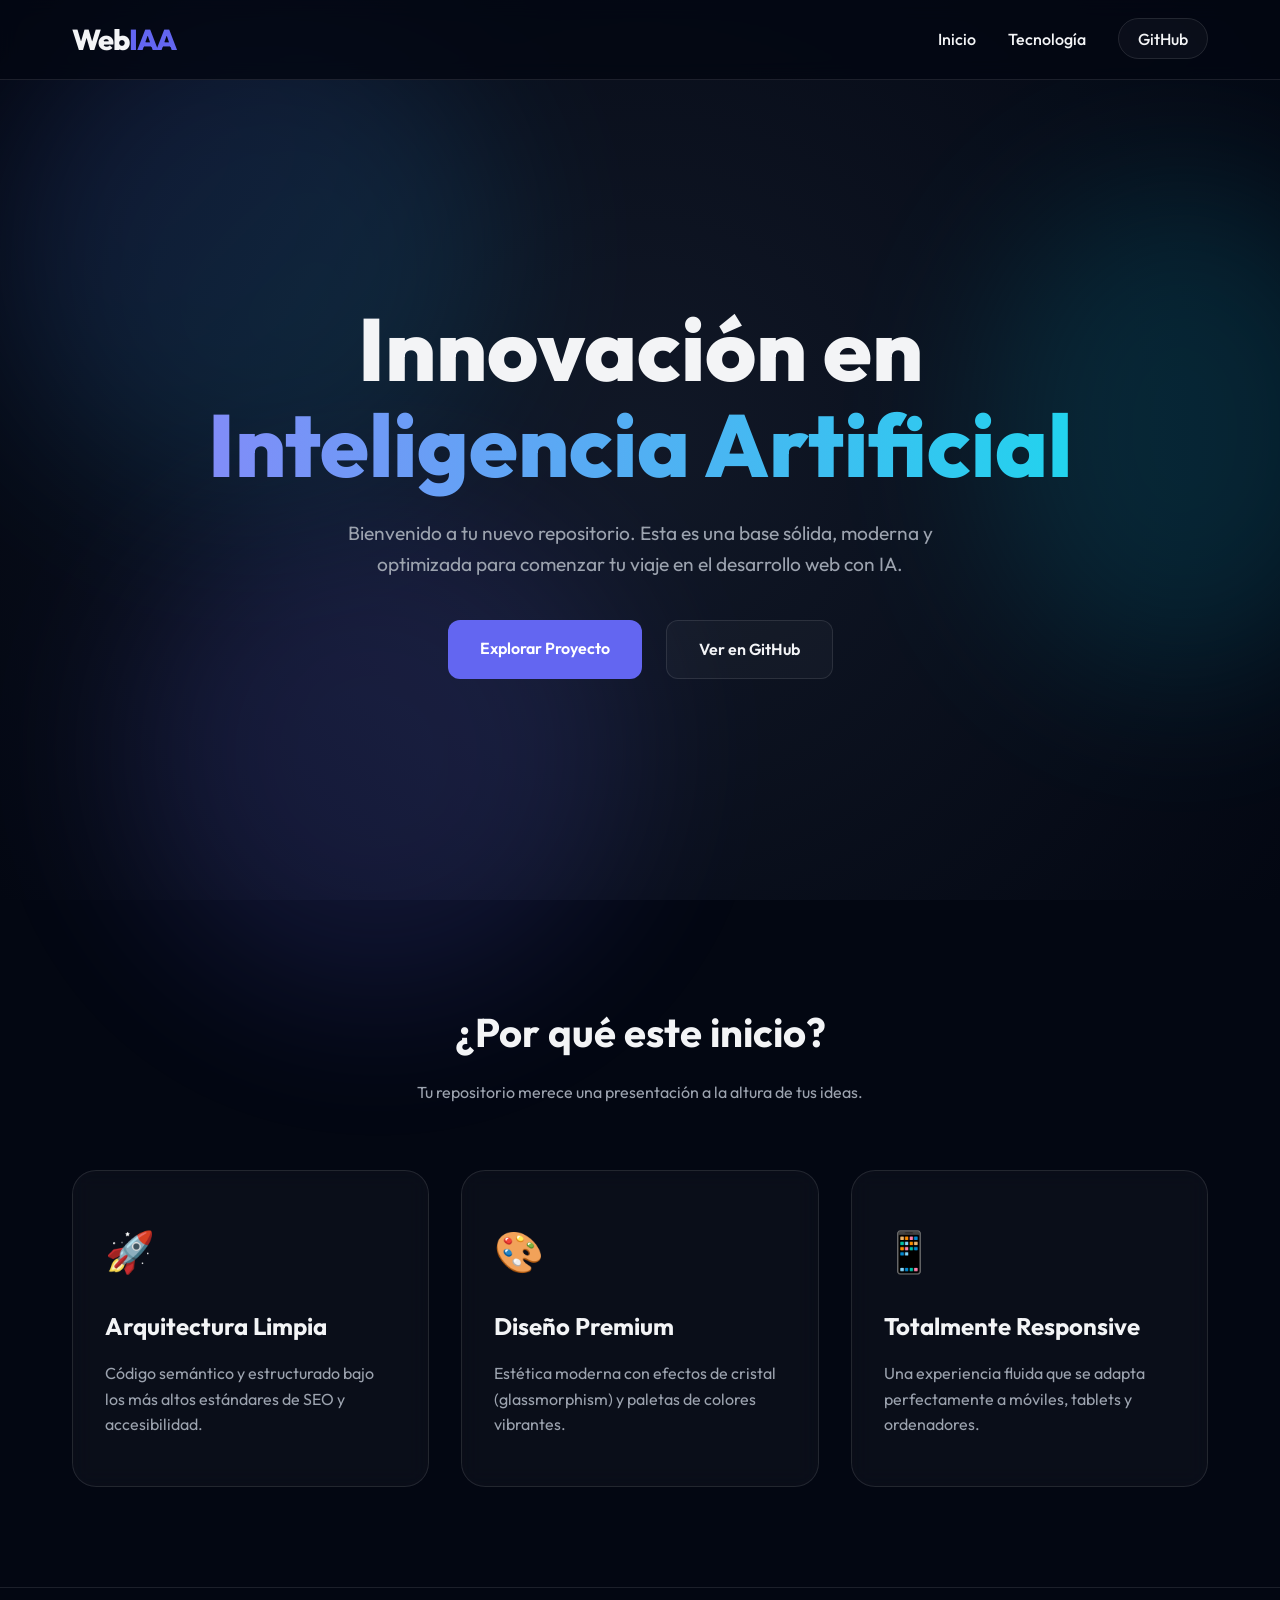
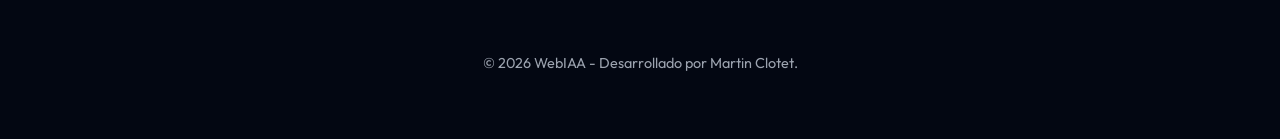
==== index.html @ f2dd3d27 "Add files via upload" ====
<!DOCTYPE html>
<html lang="es">
<head>
    <meta charset="UTF-8">
    <meta name="viewport" content="width=device-width, initial-scale=1.0">
    <title>WebIAA | Inteligencia Artificial Aplicada</title>
    <meta name="description" content="Explorando el futuro de la IA con WebIAA. Innovación y desarrollo web de próxima generación.">
    <link rel="preconnect" href="https://fonts.googleapis.com">
    <link rel="preconnect" href="https://fonts.gstatic.com" crossorigin>
    <link href="https://fonts.googleapis.com/css2?family=Outfit:wght@300;400;600;800&display=swap" rel="stylesheet">
    <link rel="stylesheet" href="style.css">
</head>
<body>
    <div class="blob-container">
        <div class="blob"></div>
        <div class="blob"></div>
        <div class="blob"></div>
    </div>

    <nav id="navbar">
        <div class="container">
            <div class="logo">Web<span>IAA</span></div>
            <ul class="nav-links">
                <li><a href="#home">Inicio</a></li>
                <li><a href="#features">Tecnología</a></li>
                <li><a href="https://github.com/martinclotet-iaa/webiaa" target="_blank" class="btn-github">GitHub</a></li>
            </ul>
        </div>
    </nav>

    <header id="home">
        <div class="container hero">
            <h1 class="fade-in">Innovación en <br><span class="gradient-text">Inteligencia Artificial</span></h1>
            <p class="fade-in-delayed">Bienvenido a tu nuevo repositorio. Esta es una base sólida, moderna y optimizada para comenzar tu viaje en el desarrollo web con IA.</p>
            <div class="hero-btns fade-in-delayed">
                <a href="#features" class="btn-primary">Explorar Proyecto</a>
                <a href="https://github.com/martinclotet-iaa/webiaa" class="btn-secondary">Ver en GitHub</a>
            </div>
        </div>
    </header>

    <section id="features">
        <div class="container">
            <div class="section-title">
                <h2>¿Por qué este inicio?</h2>
                <p>Tu repositorio merece una presentación a la altura de tus ideas.</p>
            </div>
            <div class="grid">
                <div class="card">
                    <div class="icon">🚀</div>
                    <h3>Arquitectura Limpia</h3>
                    <p>Código semántico y estructurado bajo los más altos estándares de SEO y accesibilidad.</p>
                </div>
                <div class="card">
                    <div class="icon">🎨</div>
                    <h3>Diseño Premium</h3>
                    <p>Estética moderna con efectos de cristal (glassmorphism) y paletas de colores vibrantes.</p>
                </div>
                <div class="card">
                    <div class="icon">📱</div>
                    <h3>Totalmente Responsive</h3>
                    <p>Una experiencia fluida que se adapta perfectamente a móviles, tablets y ordenadores.</p>
                </div>
            </div>
        </div>
    </section>

    <footer>
        <div class="container">
            <p>&copy; 2026 WebIAA - Desarrollado por Martin Clotet.</p>
        </div>
    </footer>

    <script>
        // Animación suave de entrada para los elementos
        document.addEventListener('DOMContentLoaded', () => {
            const cards = document.querySelectorAll('.card');
            cards.forEach((card, index) => {
                card.style.opacity = '0';
                card.style.transform = 'translateY(20px)';
                setTimeout(() => {
                    card.style.transition = 'all 0.6s cubic-bezier(0.23, 1, 0.32, 1)';
                    card.style.opacity = '1';
                    card.style.transform = 'translateY(0)';
                }, 100 * index);
            });
        });
    </script>
</body>
</html>
---- style.css ----
:root {
    --primary: #6366f1;
    --primary-dark: #4f46e5;
    --accent: #06b6d4;
    --bg: #030712;
    --text: #f3f4f6;
    --text-muted: #9ca3af;
    --glass: rgba(255, 255, 255, 0.03);
    --glass-border: rgba(255, 255, 255, 0.1);
    --font: 'Outfit', sans-serif;
}

* {
    margin: 0;
    padding: 0;
    box-sizing: border-box;
}

html {
    scroll-behavior: smooth;
}

body {
    font-family: var(--font);
    background-color: var(--bg);
    color: var(--text);
    line-height: 1.6;
    overflow-x: hidden;
}

.container {
    max-width: 1200px;
    margin: 0 auto;
    padding: 0 2rem;
}

/* Background Blobs */
.blob-container {
    position: fixed;
    top: 0;
    left: 0;
    width: 100%;
    height: 100%;
    z-index: -1;
    background: radial-gradient(circle at 50% 50%, #111827, #030712);
}

.blob {
    position: absolute;
    width: 500px;
    height: 500px;
    background: linear-gradient(135deg, var(--primary), var(--accent));
    filter: blur(80px);
    border-radius: 50%;
    opacity: 0.15;
    animation: move 20s infinite alternate;
}

.blob:nth-child(2) {
    top: 20%;
    right: -100px;
    background: var(--accent);
    animation-delay: -5s;
    width: 400px;
}

.blob:nth-child(3) {
    bottom: -100px;
    left: 10%;
    background: var(--primary);
    animation-delay: -10s;
}

@keyframes move {
    from { transform: translate(0, 0) scale(1); }
    to { transform: translate(100px, 50px) scale(1.1); }
}

/* Navbar */
nav {
    position: fixed;
    top: 0;
    width: 100%;
    height: 80px;
    display: flex;
    align-items: center;
    background: rgba(3, 7, 18, 0.8);
    backdrop-filter: blur(10px);
    border-bottom: 1px solid var(--glass-border);
    z-index: 1000;
}

nav .container {
    display: flex;
    justify-content: space-between;
    align-items: center;
    width: 100%;
}

.logo {
    font-size: 1.8rem;
    font-weight: 800;
    letter-spacing: -1px;
}

.logo span {
    color: var(--primary);
}

.nav-links {
    list-style: none;
    display: flex;
    gap: 2rem;
    align-items: center;
}

.nav-links a {
    text-decoration: none;
    color: var(--text);
    font-weight: 500;
    transition: color 0.3s;
}

.nav-links a:hover {
    color: var(--primary);
}

.btn-github {
    background: var(--glass);
    border: 1px solid var(--glass-border);
    padding: 0.6rem 1.2rem;
    border-radius: 50px;
    transition: all 0.3s !important;
}

.btn-github:hover {
    background: var(--primary) !important;
    border-color: var(--primary);
    color: white !important;
}

/* Hero Section */
header {
    height: 100vh;
    display: flex;
    align-items: center;
    padding-top: 80px;
}

.hero {
    text-align: center;
}

h1 {
    font-size: clamp(3rem, 8vw, 5.5rem);
    font-weight: 800;
    line-height: 1.1;
    margin-bottom: 1.5rem;
}

.gradient-text {
    background: linear-gradient(to right, #818cf8, #22d3ee);
    -webkit-background-clip: text;
    -webkit-text-fill-color: transparent;
}

header p {
    font-size: 1.2rem;
    color: var(--text-muted);
    max-width: 600px;
    margin: 0 auto 2.5rem;
}

.hero-btns {
    display: flex;
    gap: 1.5rem;
    justify-content: center;
}

.btn-primary, .btn-secondary {
    padding: 1rem 2rem;
    border-radius: 12px;
    font-weight: 600;
    text-decoration: none;
    transition: all 0.3s;
}

.btn-primary {
    background: var(--primary);
    color: white;
}

.btn-primary:hover {
    background: var(--primary-dark);
    transform: translateY(-2px);
    box-shadow: 0 10px 20px rgba(99, 102, 241, 0.3);
}

.btn-secondary {
    background: var(--glass);
    color: var(--text);
    border: 1px solid var(--glass-border);
    backdrop-filter: blur(5px);
}

.btn-secondary:hover {
    background: rgba(255,255,255,0.1);
    transform: translateY(-2px);
}

/* Features */
#features {
    padding: 100px 0;
}

.section-title {
    text-align: center;
    margin-bottom: 4rem;
}

.section-title h2 {
    font-size: 2.5rem;
    margin-bottom: 1rem;
}

.section-title p {
    color: var(--text-muted);
}

.grid {
    display: grid;
    grid-template-columns: repeat(auto-fit, minmax(300px, 1fr));
    gap: 2rem;
}

.card {
    background: var(--glass);
    border: 1px solid var(--glass-border);
    padding: 3rem 2rem;
    border-radius: 24px;
    backdrop-filter: blur(10px);
    transition: all 0.4s;
}

.card:hover {
    border-color: var(--primary);
    transform: translateY(-10px);
    background: rgba(255, 255, 255, 0.05);
}

.card .icon {
    font-size: 2.5rem;
    margin-bottom: 1.5rem;
}

.card h3 {
    font-size: 1.5rem;
    margin-bottom: 1rem;
}

.card p {
    color: var(--text-muted);
}

/* Footer */
footer {
    padding: 4rem 0;
    text-align: center;
    border-top: 1px solid var(--glass-border);
    color: var(--text-muted);
    font-size: 0.9rem;
}

/* Animations */
.fade-in {
    animation: fadeIn 1s ease-out forwards;
}

.fade-in-delayed {
    opacity: 0;
    animation: fadeIn 1s ease-out 0.4s forwards;
}

@keyframes fadeIn {
    from { opacity: 0; transform: translateY(20px); }
    to { opacity: 1; transform: translateY(0); }
}

@media (max-width: 768px) {
    .nav-links { display: none; }
    .hero-btns { flex-direction: column; }
}
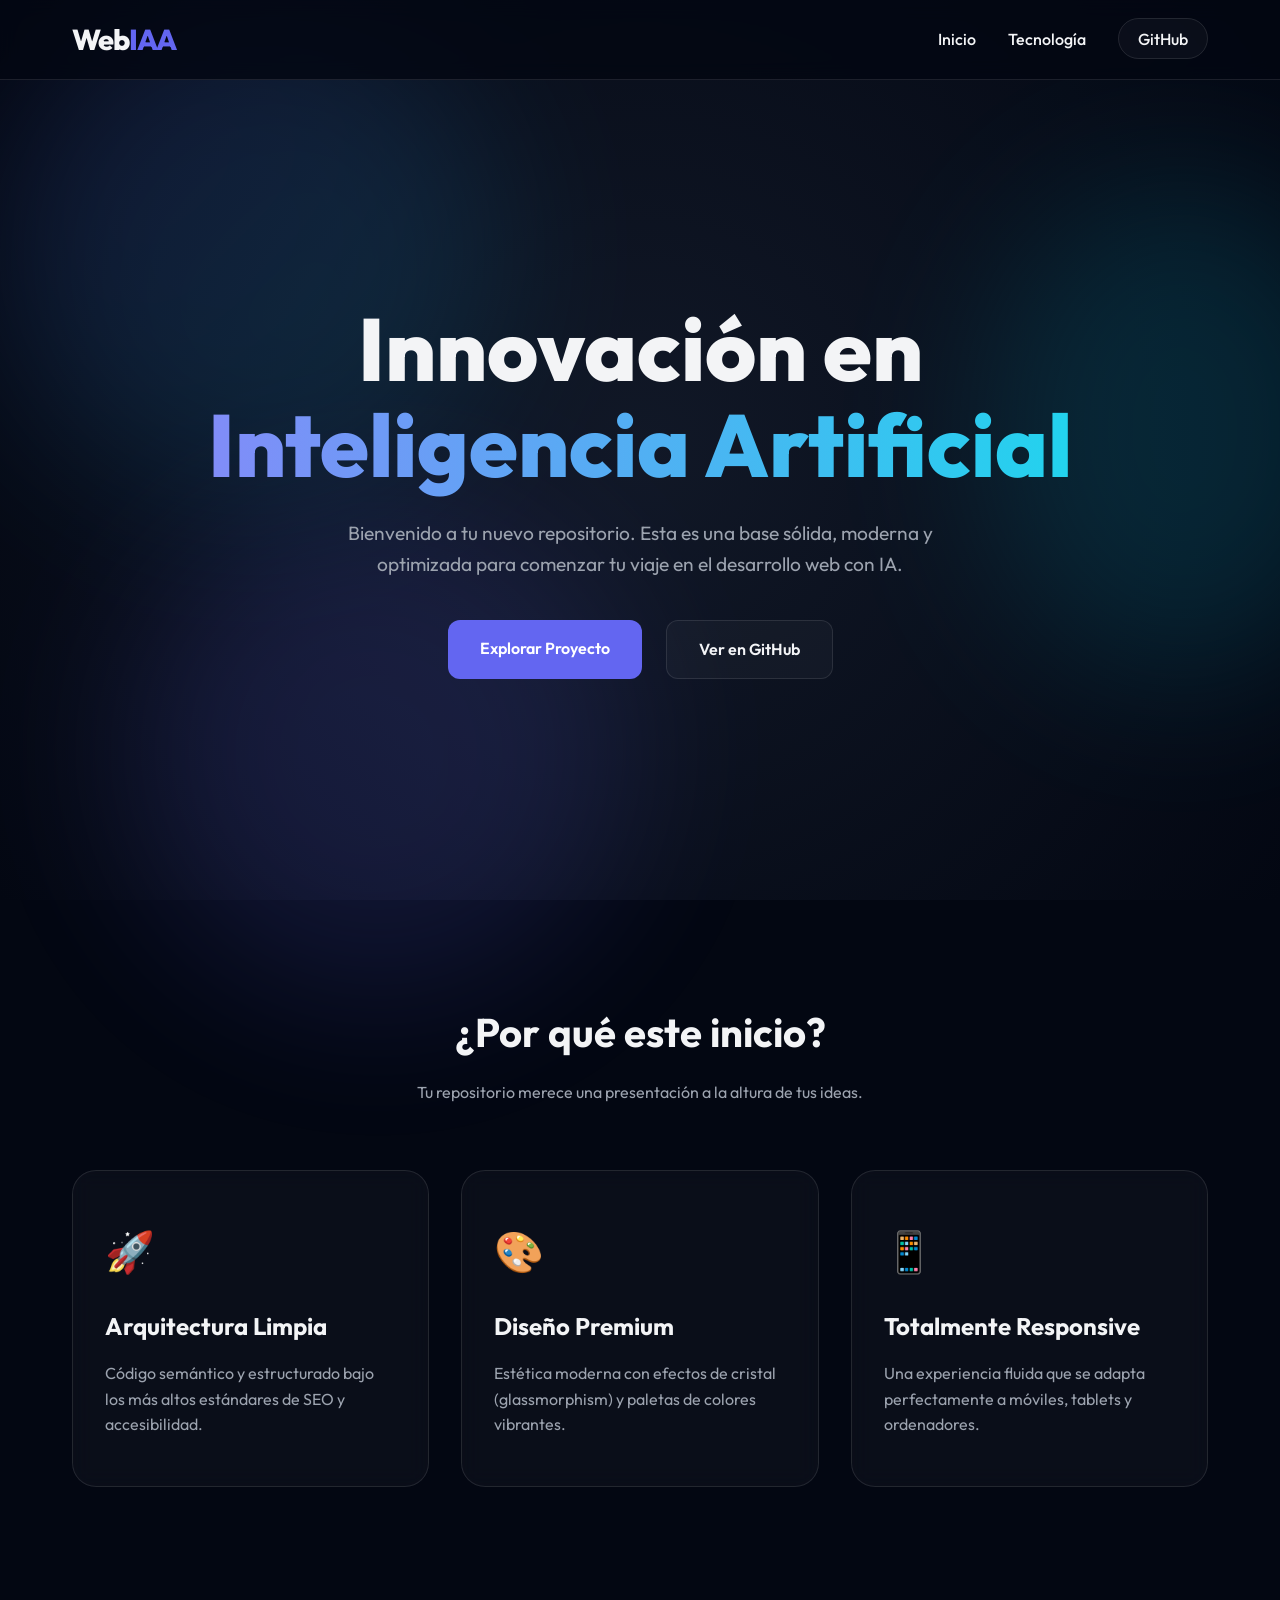
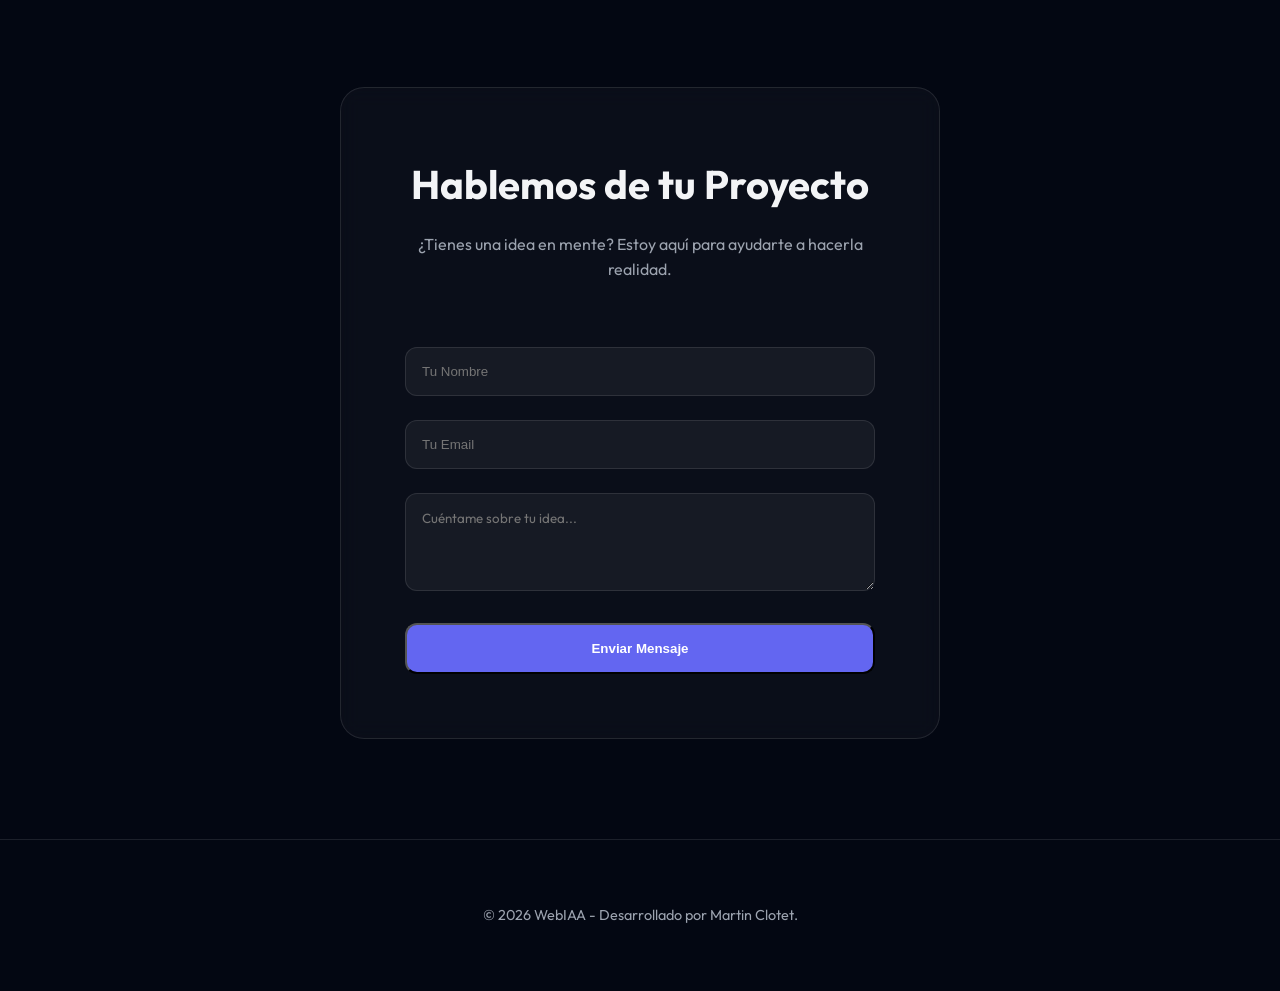
==== commit 5e1821ea: "Add files via upload" ====
--- a/index.html
+++ b/index.html
@@ -65,6 +65,29 @@
         </div>
     </section>
 
+    <section id="contact" style="padding: 100px 0;">
+        <div class="container">
+            <div class="contact-card card" style="max-width: 600px; margin: 0 auto; padding: 4rem;">
+                <div class="section-title">
+                    <h2>Hablemos de tu Proyecto</h2>
+                    <p>¿Tienes una idea en mente? Estoy aquí para ayudarte a hacerla realidad.</p>
+                </div>
+                <form id="contact-form" onsubmit="event.preventDefault(); alert('¡Mensaje enviado! (Simulación)');">
+                    <div class="form-group" style="margin-bottom: 1.5rem;">
+                        <input type="text" placeholder="Tu Nombre" required style="width: 100%; padding: 1rem; background: rgba(255, 255, 255, 0.05); border: 1px solid var(--glass-border); border-radius: 12px; color: white;">
+                    </div>
+                    <div class="form-group" style="margin-bottom: 1.5rem;">
+                        <input type="email" placeholder="Tu Email" required style="width: 100%; padding: 1rem; background: rgba(255, 255, 255, 0.05); border: 1px solid var(--glass-border); border-radius: 12px; color: white;">
+                    </div>
+                    <div class="form-group" style="margin-bottom: 1.5rem;">
+                        <textarea placeholder="Cuéntame sobre tu idea..." rows="4" required style="width: 100%; padding: 1rem; background: rgba(255, 255, 255, 0.05); border: 1px solid var(--glass-border); border-radius: 12px; color: white; font-family: inherit;"></textarea>
+                    </div>
+                    <button type="submit" class="btn-primary" style="width: 100%;">Enviar Mensaje</button>
+                </form>
+            </div>
+        </div>
+    </section>
+
     <footer>
         <div class="container">
             <p>&copy; 2026 WebIAA - Desarrollado por Martin Clotet.</p>
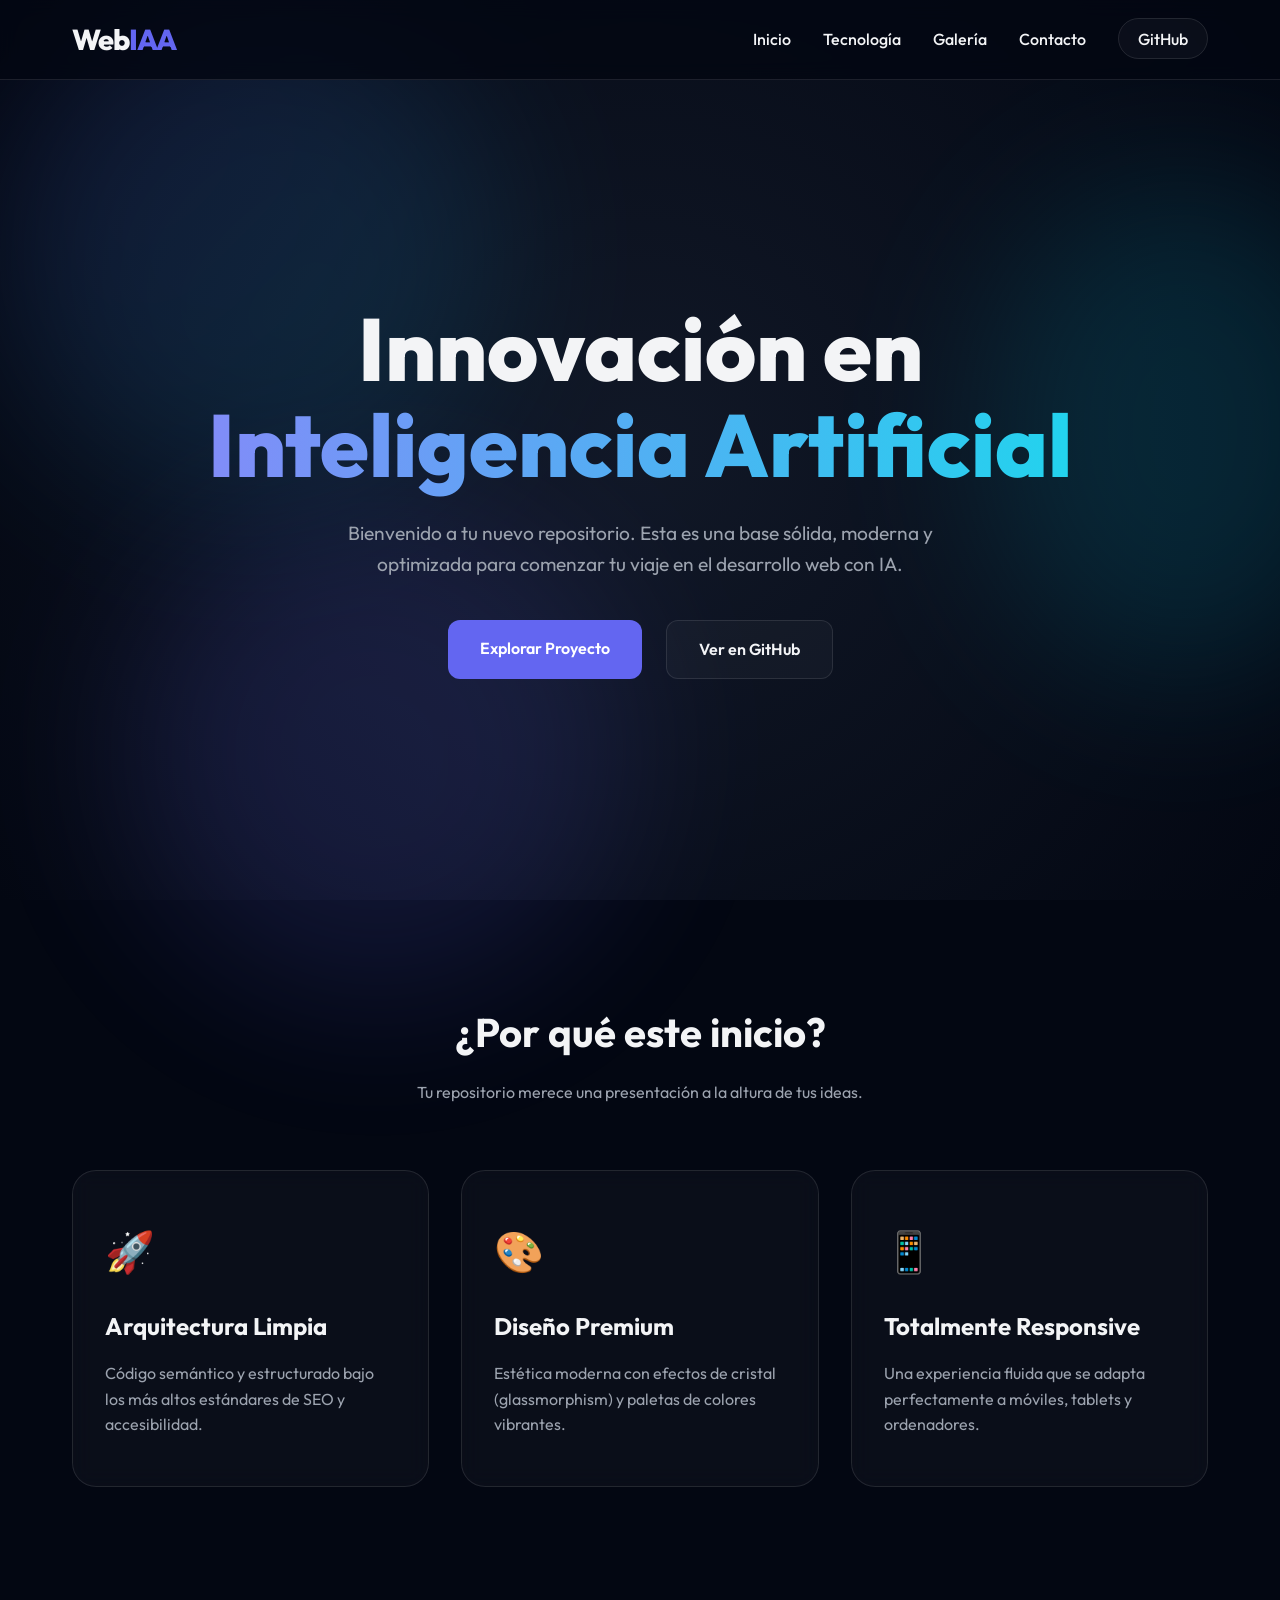
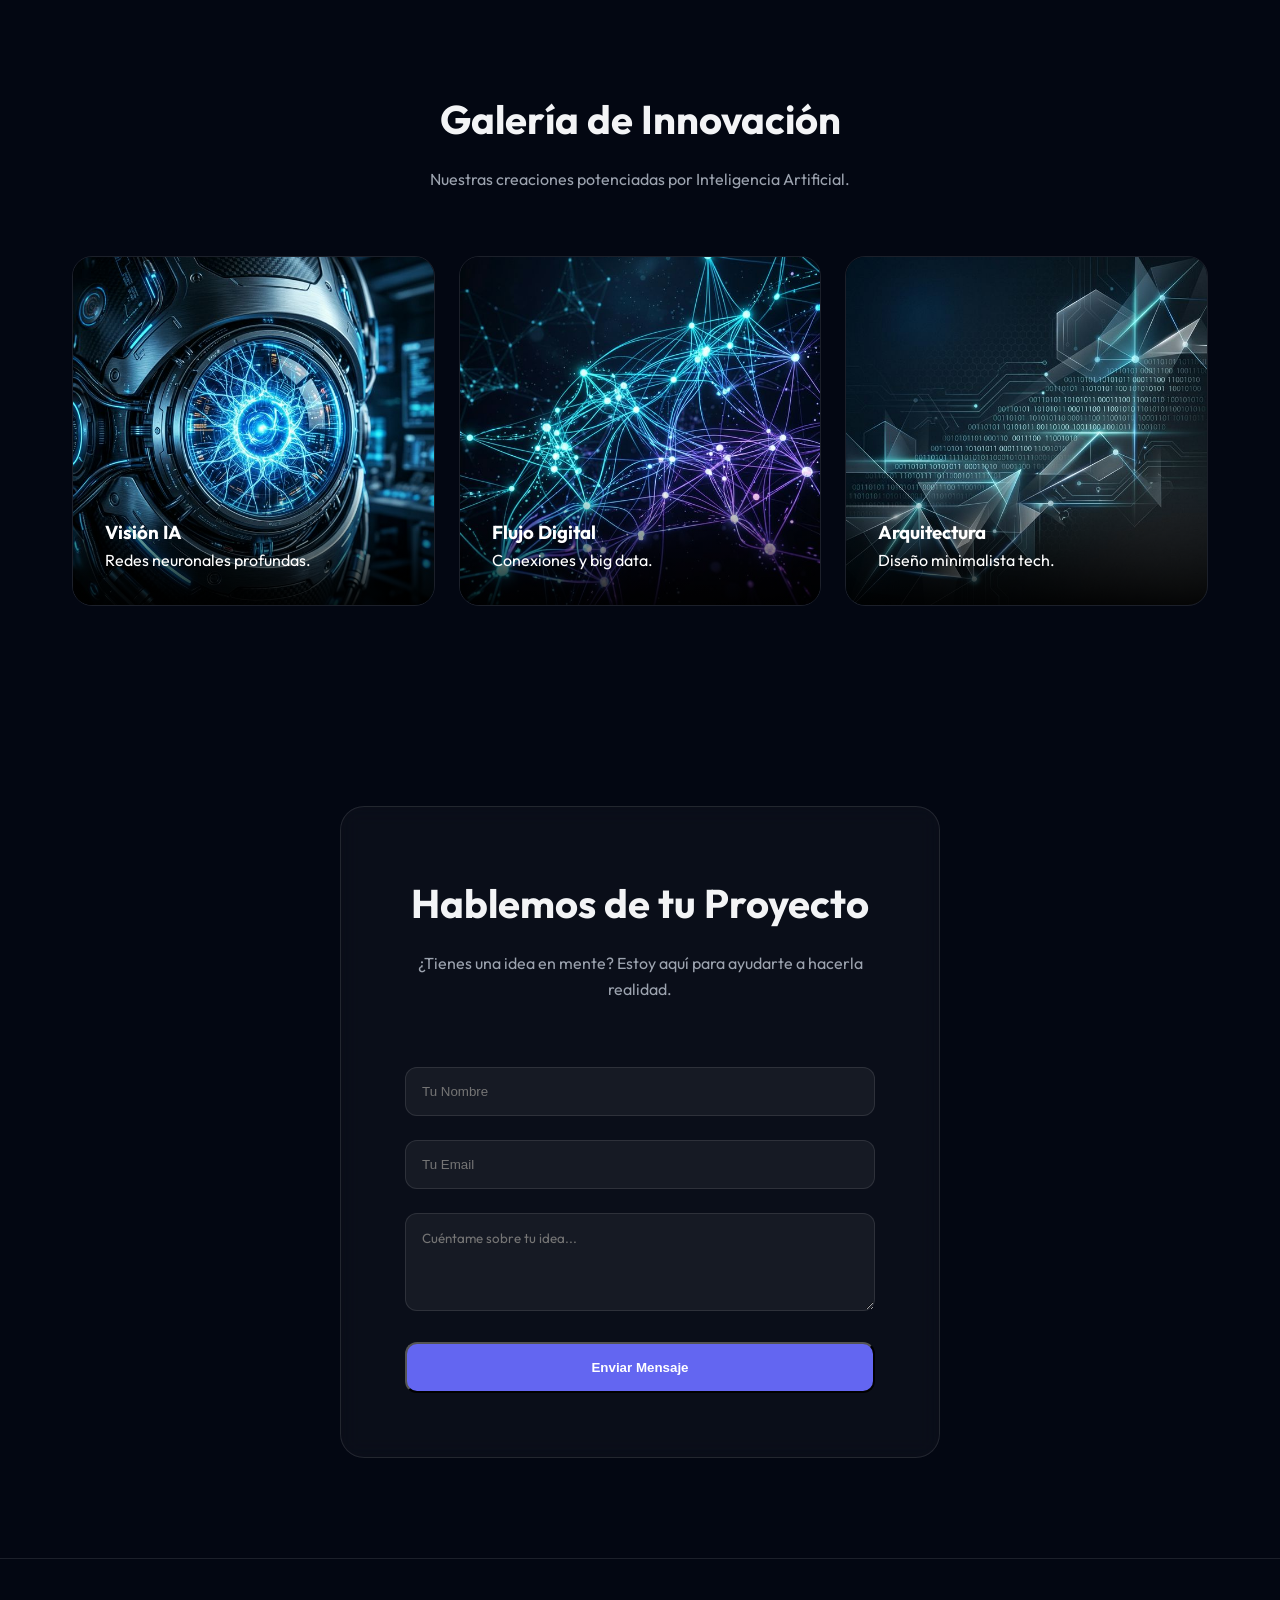
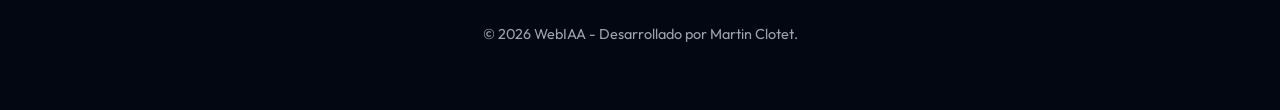
==== commit 9e3332e4: "Add files via upload" ====
--- a/index.html
+++ b/index.html
@@ -23,6 +23,8 @@
             <ul class="nav-links">
                 <li><a href="#home">Inicio</a></li>
                 <li><a href="#features">Tecnología</a></li>
+                <li><a href="#gallery">Galería</a></li>
+                <li><a href="#contact">Contacto</a></li>
                 <li><a href="https://github.com/martinclotet-iaa/webiaa" target="_blank" class="btn-github">GitHub</a></li>
             </ul>
         </div>
@@ -60,6 +62,38 @@
                     <div class="icon">📱</div>
                     <h3>Totalmente Responsive</h3>
                     <p>Una experiencia fluida que se adapta perfectamente a móviles, tablets y ordenadores.</p>
+                </div>
+            </div>
+        </div>
+    </section>
+
+    <section id="gallery" style="padding: 100px 0;">
+        <div class="container">
+            <div class="section-title" style="text-align: center; margin-bottom: 4rem;">
+                <h2>Galería de Innovación</h2>
+                <p>Nuestras creaciones potenciadas por Inteligencia Artificial.</p>
+            </div>
+            <div class="gallery-grid" style="display: grid; grid-template-columns: repeat(auto-fit, minmax(300px, 1fr)); gap: 1.5rem;">
+                <div class="project-card" style="position: relative; border-radius: 20px; overflow: hidden; height: 350px; cursor: pointer; border: 1px solid var(--glass-border);">
+                    <img src="assets/img1.png" alt="IA 1" style="width: 100%; height: 100%; object-fit: cover;">
+                    <div class="overlay" style="position: absolute; bottom: 0; left: 0; width: 100%; padding: 2rem; background: linear-gradient(to top, rgba(0,0,0,0.9), transparent); color: white;">
+                        <h3>Visión IA</h3>
+                        <p>Redes neuronales profundas.</p>
+                    </div>
+                </div>
+                <div class="project-card" style="position: relative; border-radius: 20px; overflow: hidden; height: 350px; cursor: pointer; border: 1px solid var(--glass-border);">
+                    <img src="assets/img2.png" alt="IA 2" style="width: 100%; height: 100%; object-fit: cover;">
+                    <div class="overlay" style="position: absolute; bottom: 0; left: 0; width: 100%; padding: 2rem; background: linear-gradient(to top, rgba(0,0,0,0.9), transparent); color: white;">
+                        <h3>Flujo Digital</h3>
+                        <p>Conexiones y big data.</p>
+                    </div>
+                </div>
+                <div class="project-card" style="position: relative; border-radius: 20px; overflow: hidden; height: 350px; cursor: pointer; border: 1px solid var(--glass-border);">
+                    <img src="assets/img3.png" alt="IA 3" style="width: 100%; height: 100%; object-fit: cover;">
+                    <div class="overlay" style="position: absolute; bottom: 0; left: 0; width: 100%; padding: 2rem; background: linear-gradient(to top, rgba(0,0,0,0.9), transparent); color: white;">
+                        <h3>Arquitectura</h3>
+                        <p>Diseño minimalista tech.</p>
+                    </div>
                 </div>
             </div>
         </div>
